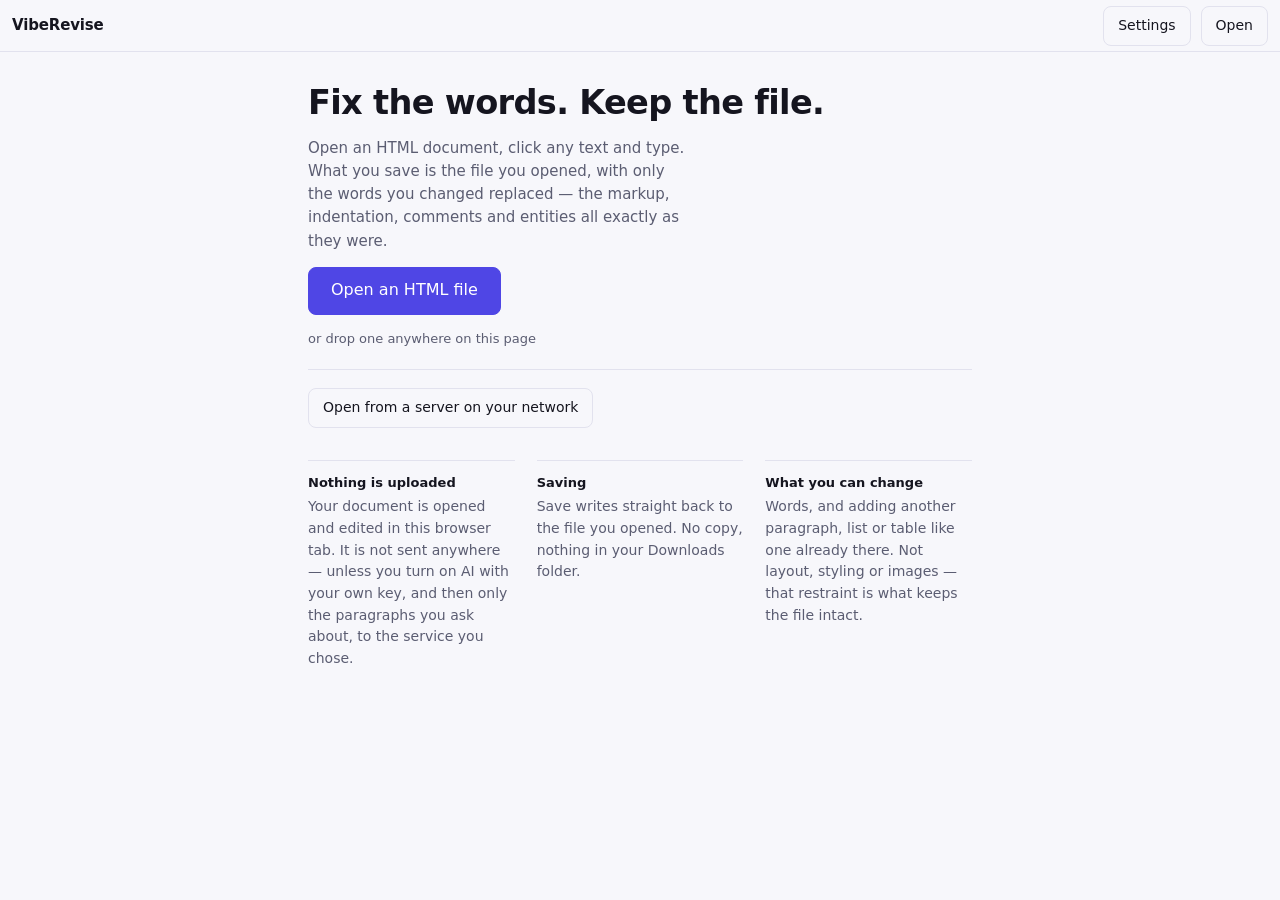
==== app/index.html @ b78ba8e2 "Build from html-edit-extension 0056403" ====
<!doctype html>
<html lang="en-AU">
<head>
<meta charset="utf-8">
<meta name="viewport" content="width=device-width, initial-scale=1, viewport-fit=cover">
<title>VibeRevise</title>
<meta name="description" content="Fix the words in an HTML document without disturbing the markup.">
<link rel="stylesheet" href="app.css">

<!-- Installable: an icon on the home screen and its own window, rather than a
     tab someone has to find again. iOS ignores the manifest's icons, hence the
     apple-touch-icon; it also ignores theme_color, hence the meta. -->
<link rel="manifest" href="manifest.webmanifest">
<meta name="theme-color" content="#f7f7fb" media="(prefers-color-scheme: light)">
<meta name="theme-color" content="#0f1020" media="(prefers-color-scheme: dark)">
<link rel="icon" href="icons/icon192.png">
<link rel="apple-touch-icon" href="icons/icon192.png">
<meta name="apple-mobile-web-app-capable" content="yes">
<meta name="apple-mobile-web-app-title" content="VibeRevise">
</head>
<body>

<header class="chrome">
  <a class="brand" href="/" title="About VibeRevise">VibeRevise</a>
  <div class="file" id="filename" hidden></div>
  <div class="spacer"></div>
  <button id="settings-open" class="btn" title="Your name and AI">Settings</button>
  <button id="open" class="btn">Open</button>
  <button id="save" class="btn primary" hidden disabled>Save</button>
</header>

<main id="stage">
  <section class="welcome" id="welcome">
    <h1>Fix the words. Keep the file.</h1>
    <p class="lede">
      Open an HTML document, click any text and type. What you save is the file
      you opened, with only the words you changed replaced — the markup,
      indentation, comments and entities all exactly as they were.
    </p>

    <button id="open-main" class="btn big primary">Open an HTML file</button>
    <p class="drop-hint" id="drop-hint">or drop one anywhere on this page</p>

    <section class="network">
      <button id="net-toggle" class="btn" aria-expanded="false" aria-controls="net-form">
        Open from a server on your network
      </button>

      <form id="net-form" hidden>
        <label for="net-url">Address of a document on your network</label>
        <input id="net-url" type="url" inputmode="url" autocomplete="url"
               spellcheck="false" autocapitalize="off"
               placeholder="http://192.168.1.10:8080/reports/plan.html">
        <div class="net-row">
          <button type="submit" class="btn primary">Open</button>
          <span class="net-msg" id="net-msg"></span>
        </div>
        <p class="hint">
          A NAS, a documents server, anything on your own network — a
          <code>192.168.</code>, <code>10.</code> or <code>172.16–31.</code>
          address, <code>localhost</code>, a <code>.local</code> name, or a
          private mesh. Public websites are refused: the guarantee this tool
          makes depends on re-reading the same bytes the browser parsed, which
          does not hold for a page built fresh on every request.
        </p>
      </form>

      <div id="recents-wrap" hidden>
        <h2 class="recents-title">Opened before</h2>
        <ul id="recents" class="recents"></ul>
      </div>
    </section>

    <dl class="how">
      <div>
        <dt>Nothing is uploaded</dt>
        <dd>Your document is opened and edited in this browser tab. It is not
            sent anywhere — unless you turn on AI with your own key, and then
            only the paragraphs you ask about, to the service you chose.</dd>
      </div>
      <div>
        <dt id="save-story-title">Saving</dt>
        <dd id="save-story">Checking what this browser allows…</dd>
      </div>
      <div>
        <dt>What you can change</dt>
        <dd>Words, and adding another paragraph, list or table like one already
            there. Not layout, styling or images — that restraint is what keeps
            the file intact.</dd>
      </div>
    </dl>
  </section>

  <iframe id="frame" hidden title="The document you are editing"
          sandbox="allow-same-origin"></iframe>
</main>

<div class="toast" id="toast" hidden></div>

<dialog id="settings" class="settings" aria-labelledby="settings-title">
  <form method="dialog" class="settings-body" id="settings-form">
    <h2 id="settings-title">Settings</h2>

    <label for="set-author">Your name</label>
    <input id="set-author" maxlength="60" autocomplete="name"
           placeholder="So people can see who wrote what">
    <p class="hint">Signs your comments and the list of changes. Not a sign-in —
       anyone can type any name.</p>

    <h3 class="set-section" id="ai-section">AI suggestions <span class="opt">— optional</span></h3>
    <p class="hint">Rewrites, proofreading and replies to comments, using your own
       key. Off until you add one. Only the words of the paragraphs involved are
       sent, only when you ask, straight from this browser to the address below;
       nothing changes until you accept a suggestion.</p>

    <label for="set-ai-provider">Provider</label>
    <select id="set-ai-provider"></select>

    <label for="set-ai-url">Address</label>
    <input id="set-ai-url" type="url" spellcheck="false" autocapitalize="off" placeholder="https://…">

    <label for="set-ai-model">Model</label>
    <input id="set-ai-model" spellcheck="false" autocapitalize="off"
           placeholder="The model name from your provider’s documentation">

    <label for="set-ai-key">API key</label>
    <input id="set-ai-key" type="password" spellcheck="false" autocapitalize="off"
           autocomplete="off" placeholder="Paste your key">
    <p class="hint" id="set-ai-hint"></p>

    <fieldset class="ai-access">
      <legend>What AI may do</legend>
      <label class="choice"><input type="radio" name="ai-access" id="set-ai-read" value="read" checked>
        <span><b>Read</b> — explains, reviews, replies to comments and suggests
        edits. You make every change yourself.</span></label>
      <label class="choice"><input type="radio" name="ai-access" id="set-ai-write" value="write">
        <span><b>Read and write</b> — its suggested edits also get an
        <b>Accept</b> button. Nothing changes until you press it.</span></label>
    </fieldset>

    <p class="hint">Kept in this browser’s storage for this app only — not synced,
       never sent anywhere but the address above. The service must accept
       requests from a web page; Anthropic, OpenAI, OpenRouter and Gemini do, and
       a local server may need to be told to (for Ollama, <code>OLLAMA_ORIGINS</code>).</p>
    <div class="settings-actions">
      <button type="button" class="btn" id="set-ai-test">Test</button>
      <button type="button" class="btn" id="set-ai-forget">Forget key</button>
    </div>

    <p class="hint" id="set-status" role="status"></p>

    <div class="settings-actions">
      <span class="spacer"></span>
      <button type="button" class="btn" id="set-cancel">Cancel</button>
      <button type="submit" class="btn primary" id="set-save">Save</button>
    </div>
  </form>
</dialog>

<!-- The engine and the editor, exactly as the extension loads them. -->
<script src="lib/tokenizer.js"></script>
<script src="lib/splice.js"></script>
<script src="lib/origins.js"></script>
<script src="lib/mapping.js"></script>
<script src="lib/islands.js"></script>
<script src="lib/blocks.js"></script>
<script src="lib/structures.js"></script>
<script src="lib/comments.js"></script>
<script src="lib/prompt.js"></script>
<script src="lib/ai.js"></script>
<script src="lib/rebase.js"></script>
<script src="lib/editor.js"></script>
<script src="app.js"></script>
</body>
</html>
---- app/app.css ----
/*
 * VibeRevise — app chrome.
 *
 * Deliberately quiet. The document being edited supplies its own typography and
 * colour, and anything assertive here would compete with it — the user is
 * looking at their file, not at this. Mobile-first: the layout below is the
 * phone layout, and the desktop one is the same thing with more room.
 */
:root {
  --ink: #16191c;
  --muted: #5f6672;
  --line: #dfe2e6;
  --paper: #f6f7f8;
  --accent: #2f5fd0;
  --accent-ink: #ffffff;
  --warn: #9a3412;
  --warn-bg: #fff3e8;
  --chrome-h: 52px;
}
@media (prefers-color-scheme: dark) {
  :root:not([data-theme="light"]) {
    --ink: #e8eaed;
    --muted: #9aa1ac;
    --line: #2c3238;
    --paper: #15181b;
    --accent: #7ba3f5;
    --accent-ink: #10131a;
    --warn: #f0b088;
    --warn-bg: #2d1e14;
  }
}

* { box-sizing: border-box; }

/*
 * The hidden attribute has to win.
 *
 * [hidden] { display: none } is a UA rule, so any class here that sets display
 * — .welcome is flex, .chrome is flex — silently beats it and the element stays
 * on screen. That is what happened: the welcome panel never went away when a
 * file opened, so it and the document shared the flex row and pushed the page
 * off the side of a phone.
 */
[hidden] { display: none !important; }

html, body {
  height: 100%;
  margin: 0;
}
body {
  background: var(--paper);
  color: var(--ink);
  font: 15px/1.55 system-ui, -apple-system, "Segoe UI", Roboto, sans-serif;
  display: flex;
  flex-direction: column;
  overscroll-behavior: none;
}

/* ---- top bar --------------------------------------------------------- */
.chrome {
  flex: none;
  min-width: 0;
  height: var(--chrome-h);
  display: flex;
  align-items: center;
  gap: 10px;
  padding: 0 12px;
  padding-left: max(12px, env(safe-area-inset-left));
  padding-right: max(12px, env(safe-area-inset-right));
  border-bottom: 1px solid var(--line);
  background: var(--paper);
}
.brand {
  font-weight: 650;
  letter-spacing: -.01em;
  flex: none;
}
.file {
  color: var(--muted);
  font-size: 13px;
  overflow: hidden;
  text-overflow: ellipsis;
  white-space: nowrap;
  min-width: 0;
}
.spacer { flex: 1 1 auto; }

.btn {
  font: inherit;
  font-size: 14px;
  border: 1px solid var(--line);
  background: transparent;
  color: inherit;
  border-radius: 8px;
  /* 44px is the smallest target both Apple and Android call reliable on touch. */
  min-height: 40px;
  padding: 0 14px;
  cursor: pointer;
  flex: none;
}
.btn:hover:not(:disabled) { background: rgba(127, 127, 127, .12); }
.btn:focus-visible { outline: 2px solid var(--accent); outline-offset: 2px; }
.btn.primary {
  background: var(--accent);
  border-color: var(--accent);
  color: var(--accent-ink);
}
.btn.primary:hover:not(:disabled) { filter: brightness(1.08); }
.btn:disabled { opacity: .45; cursor: default; }
.btn.big { min-height: 48px; padding: 0 22px; font-size: 16px; }

/* ---- stage ------------------------------------------------------------ */
#stage {
  flex: 1 1 auto;
  min-height: 0;
  /* A flex item will not shrink below its content by default, and a document
     is as wide as it likes. Without this the stage refuses to be narrower than
     the widest thing in the file and pushes the whole app off the side of the
     screen — taking Save with it. */
  min-width: 0;
  position: relative;
  display: flex;
  overflow: hidden;
}
#frame {
  flex: 1 1 auto;
  min-width: 0;
  width: 100%;
  border: 0;
  background: #fff;   /* the document brings its own; never show ours through */
}

/* ---- welcome ---------------------------------------------------------- */
.welcome {
  flex: 1 1 auto;
  overflow-y: auto;
  padding: 32px 20px 48px;
  padding-left: max(20px, env(safe-area-inset-left));
  padding-right: max(20px, env(safe-area-inset-right));
  display: flex;
  flex-direction: column;
  align-items: flex-start;
  gap: 14px;
  max-width: 44rem;
  margin: 0 auto;
}
.welcome h1 {
  font-size: clamp(1.6rem, 5.5vw, 2.1rem);
  line-height: 1.15;
  letter-spacing: -.02em;
  margin: 0;
  text-wrap: balance;
}
.lede {
  margin: 0;
  color: var(--muted);
  max-width: 40ch;
}
.drop-hint {
  margin: 0;
  color: var(--muted);
  font-size: 13px;
}

.how {
  margin: 18px 0 0;
  display: grid;
  gap: 16px;
  width: 100%;
}
.how > div {
  border-top: 1px solid var(--line);
  padding-top: 12px;
}
.how dt {
  font-weight: 600;
  font-size: 13px;
  margin-bottom: 3px;
}
.how dd {
  margin: 0;
  color: var(--muted);
  font-size: 14px;
  max-width: 52ch;
}
@media (min-width: 700px) {
  .how { grid-template-columns: repeat(3, 1fr); gap: 22px; }
}

/* Phone: the filename and the two controls earn their space; the wordmark does
   not, once you are looking at your own document. */
@media (max-width: 460px) {
  body.editing .brand { display: none; }
  .chrome { gap: 8px; }
  .btn { padding: 0 12px; }
}

/* ---- toast ------------------------------------------------------------ */
.toast {
  position: fixed;
  left: 50%;
  transform: translateX(-50%);
  bottom: max(16px, env(safe-area-inset-bottom));
  z-index: 10;
  max-width: min(92vw, 34rem);
  padding: 10px 15px;
  border-radius: 999px;
  background: rgba(22, 22, 27, .94);
  color: #f2f3f5;
  font-size: 13px;
  box-shadow: 0 3px 18px rgba(0, 0, 0, .3);
}
.toast.warn { background: var(--warn-bg); color: var(--warn); }

@media (prefers-reduced-motion: reduce) {
  * { animation: none !important; transition: none !important; }
}

/* ---- opening from your own network ------------------------------------ */
.network {
  width: 100%;
  margin-top: 6px;
  border-top: 1px solid var(--line);
  padding-top: 18px;
  display: flex;
  flex-direction: column;
  gap: 12px;
  align-items: flex-start;
}

#net-form {
  width: 100%;
  max-width: 34rem;
  display: flex;
  flex-direction: column;
  gap: 8px;
}
#net-form label {
  font-size: 13px;
  font-weight: 600;
}
#net-url {
  font: inherit;
  font-size: 16px;            /* below 16px, iOS zooms the page on focus */
  width: 100%;
  padding: 11px 12px;
  border: 1px solid var(--line);
  border-radius: 8px;
  background: var(--paper);
  color: var(--ink);
  min-height: 44px;
}
#net-url:focus-visible {
  outline: 2px solid var(--accent);
  outline-offset: 1px;
  border-color: var(--accent);
}
.net-row {
  display: flex;
  align-items: center;
  gap: 12px;
  flex-wrap: wrap;
}
.net-msg {
  font-size: 13px;
  color: var(--muted);
  flex: 1 1 14rem;
  min-width: 0;
}
.net-msg.warn { color: var(--warn); }

.hint {
  margin: 0;
  font-size: 13px;
  line-height: 1.5;
  color: var(--muted);
  max-width: 52ch;
}
.hint code {
  font-family: ui-monospace, SFMono-Regular, Menlo, monospace;
  font-size: .92em;
  background: rgba(127, 127, 127, .14);
  padding: .08em .3em;
  border-radius: 3px;
}

.recents-title {
  font-size: 13px;
  font-weight: 600;
  margin: 0 0 6px;
}
.recents {
  list-style: none;
  margin: 0;
  padding: 0;
  width: 100%;
  max-width: 34rem;
  display: flex;
  flex-direction: column;
  gap: 4px;
}
.recents li {
  display: flex;
  align-items: stretch;
  gap: 4px;
}
.recent-open {
  font: inherit;
  flex: 1 1 auto;
  min-width: 0;
  text-align: left;
  background: transparent;
  border: 1px solid var(--line);
  border-radius: 8px;
  padding: 9px 12px;
  cursor: pointer;
  color: inherit;
  display: flex;
  flex-direction: column;
  gap: 1px;
  min-height: 44px;
  justify-content: center;
}
.recent-open:hover { background: rgba(127, 127, 127, .1); }
.recent-name {
  font-size: 14px;
  overflow: hidden;
  text-overflow: ellipsis;
  white-space: nowrap;
}
.recent-host {
  font-size: 12px;
  color: var(--muted);
  overflow: hidden;
  text-overflow: ellipsis;
  white-space: nowrap;
}
.recent-forget {
  font: inherit;
  flex: none;
  width: 44px;
  background: transparent;
  border: 1px solid var(--line);
  border-radius: 8px;
  color: var(--muted);
  cursor: pointer;
  font-size: 17px;
  line-height: 1;
}
.recent-forget:hover { background: rgba(127, 127, 127, .1); color: var(--ink); }

/* ---- settings --------------------------------------------------------- */
.settings {
  border: 1px solid var(--line);
  border-radius: 14px;
  padding: 0;
  width: min(30rem, calc(100vw - 32px));
  background: var(--paper);
  color: var(--ink);
  box-shadow: 0 12px 48px rgba(0, 0, 0, .25);
}
.settings::backdrop { background: rgba(10, 12, 16, .45); }
.settings-body { padding: 20px; display: flex; flex-direction: column; gap: 6px; }
.settings h2 { margin: 0 0 6px; font-size: 18px; letter-spacing: -.01em; }
.settings label { font-weight: 600; font-size: 13px; margin-top: 10px; }
.settings .opt { font-weight: 400; color: var(--muted); }
.settings input, .settings select {
  font: inherit; font-size: 16px;            /* below 16px, iOS zooms on focus */
  width: 100%; box-sizing: border-box; min-height: 44px;
  padding: 9px 11px; border-radius: 8px;
  border: 1px solid var(--line); background: var(--paper); color: var(--ink);
}
.settings input:focus-visible, .settings select:focus-visible {
  outline: 2px solid var(--accent); outline-offset: 1px;
}
.settings .hint { margin: 2px 0 0; font-size: 13px; color: var(--muted); line-height: 1.5; }
.settings #set-status.good { color: #15803d; }
.settings #set-status.bad { color: var(--warn); }
.settings-actions { display: flex; gap: 8px; align-items: center; margin-top: 16px; flex-wrap: wrap; }
.settings-body { max-height: calc(100dvh - 48px); overflow: auto; }
.settings .set-section {
  margin: 18px 0 0; padding-top: 14px; border-top: 1px solid var(--line);
  font-size: 15px;
}
.settings fieldset.ai-access { border: 0; padding: 0; margin: 12px 0 0; }
.settings fieldset.ai-access legend { font-weight: 600; font-size: 13px; padding: 0; }
.settings label.choice { display: flex; gap: 9px; align-items: flex-start; font-weight: 400;
  font-size: 13px; line-height: 1.5; margin-top: 8px; }
.settings label.choice input { width: auto; min-height: 0; margin: 3px 0 0; flex: none; }

/* ---- brand: VibeRevise (added by sites/brand-app.js) ---------------- */
:root { --paper: #f7f7fb; --ink: #15151f; --muted: #5b5d72; --line: #e2e2ee; --accent: #4f46e5; --accent-ink: #ffffff; }
@media (prefers-color-scheme: dark) {
  :root:not([data-theme="light"]) { --paper: #0f1020; --ink: #e9e9f5; --muted: #a3a5bd; --line: #2a2c45; --accent: #a5a1ff; --accent-ink: #10101c; }
}
.brand { font-family: system-ui, -apple-system, "Segoe UI", Roboto, sans-serif; color: inherit; text-decoration: none; }
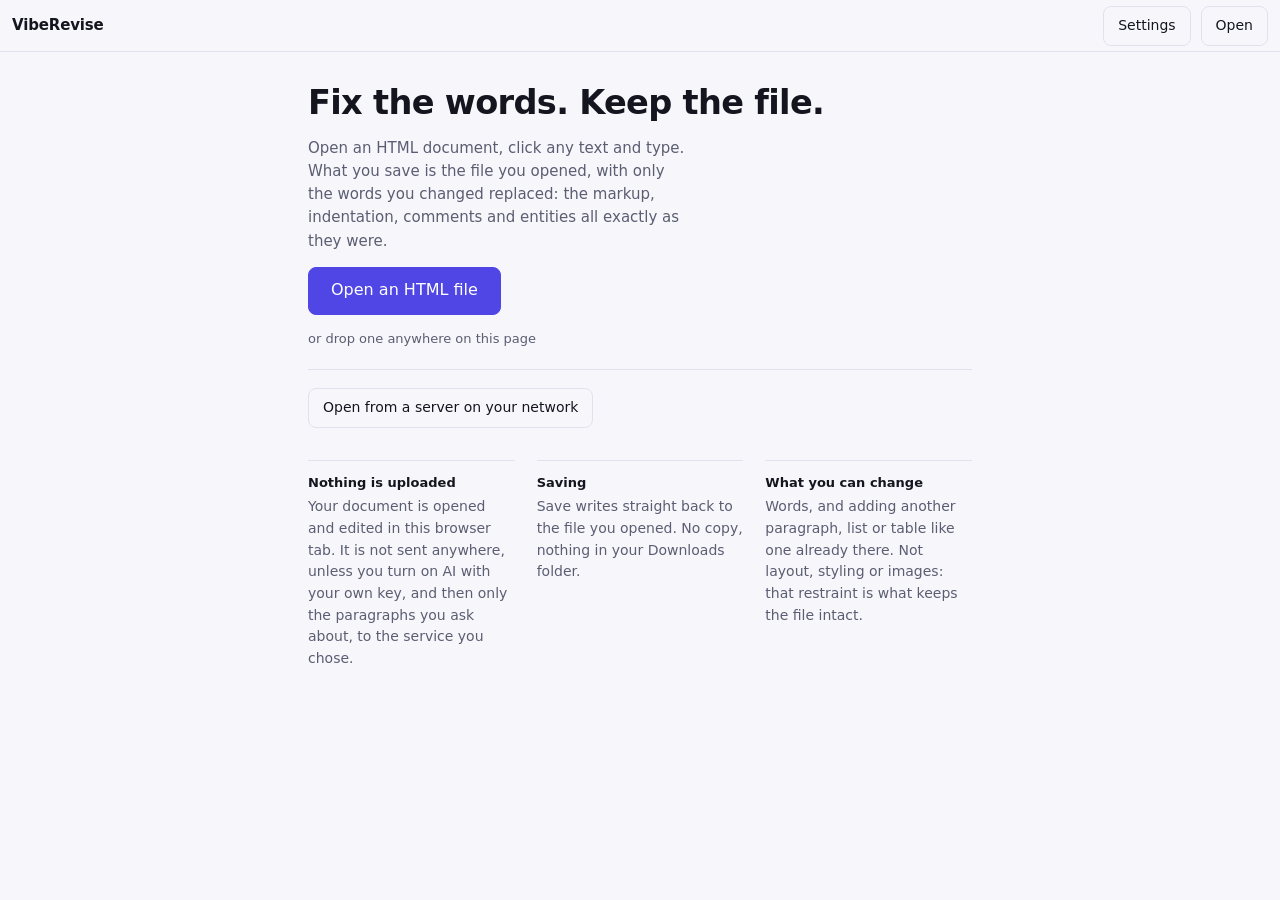
==== commit 0caef206: "Build from html-edit-extension ddba35c, deployed to viberevise.web.app Co-Authored-By: Claude Opus 5" ====
--- a/app/index.html
+++ b/app/index.html
@@ -34,7 +34,7 @@
     <h1>Fix the words. Keep the file.</h1>
     <p class="lede">
       Open an HTML document, click any text and type. What you save is the file
-      you opened, with only the words you changed replaced — the markup,
+      you opened, with only the words you changed replaced: the markup,
       indentation, comments and entities all exactly as they were.
     </p>
 
@@ -56,8 +56,8 @@
           <span class="net-msg" id="net-msg"></span>
         </div>
         <p class="hint">
-          A NAS, a documents server, anything on your own network — a
-          <code>192.168.</code>, <code>10.</code> or <code>172.16–31.</code>
+          A NAS, a documents server, anything on your own network: a
+          <code>192.168.</code>, <code>10.</code> or <code>172.16.</code> to <code>172.31.</code>
           address, <code>localhost</code>, a <code>.local</code> name, or a
           private mesh. Public websites are refused: the guarantee this tool
           makes depends on re-reading the same bytes the browser parsed, which
@@ -75,7 +75,7 @@
       <div>
         <dt>Nothing is uploaded</dt>
         <dd>Your document is opened and edited in this browser tab. It is not
-            sent anywhere — unless you turn on AI with your own key, and then
+            sent anywhere, unless you turn on AI with your own key, and then
             only the paragraphs you ask about, to the service you chose.</dd>
       </div>
       <div>
@@ -85,7 +85,7 @@
       <div>
         <dt>What you can change</dt>
         <dd>Words, and adding another paragraph, list or table like one already
-            there. Not layout, styling or images — that restraint is what keeps
+            there. Not layout, styling or images: that restraint is what keeps
             the file intact.</dd>
       </div>
     </dl>
@@ -104,10 +104,10 @@
     <label for="set-author">Your name</label>
     <input id="set-author" maxlength="60" autocomplete="name"
            placeholder="So people can see who wrote what">
-    <p class="hint">Signs your comments and the list of changes. Not a sign-in —
+    <p class="hint">Signs your comments and the list of changes. Not a sign-in:
        anyone can type any name.</p>
 
-    <h3 class="set-section" id="ai-section">AI suggestions <span class="opt">— optional</span></h3>
+    <h3 class="set-section" id="ai-section">AI suggestions <span class="opt">optional</span></h3>
     <p class="hint">Rewrites, proofreading and replies to comments, using your own
        key. Off until you add one. Only the words of the paragraphs involved are
        sent, only when you ask, straight from this browser to the address below;
@@ -131,14 +131,14 @@
     <fieldset class="ai-access">
       <legend>What AI may do</legend>
       <label class="choice"><input type="radio" name="ai-access" id="set-ai-read" value="read" checked>
-        <span><b>Read</b> — explains, reviews, replies to comments and suggests
+        <span><b>Read</b>: explains, reviews, replies to comments and suggests
         edits. You make every change yourself.</span></label>
       <label class="choice"><input type="radio" name="ai-access" id="set-ai-write" value="write">
-        <span><b>Read and write</b> — its suggested edits also get an
+        <span><b>Read and write</b>: its suggested edits also get an
         <b>Accept</b> button. Nothing changes until you press it.</span></label>
     </fieldset>
 
-    <p class="hint">Kept in this browser’s storage for this app only — not synced,
+    <p class="hint">Kept in this browser’s storage for this app only, not synced,
        never sent anywhere but the address above. The service must accept
        requests from a web page; Anthropic, OpenAI, OpenRouter and Gemini do, and
        a local server may need to be told to (for Ollama, <code>OLLAMA_ORIGINS</code>).</p>
--- a/app/app.css
+++ b/app/app.css
@@ -1,8 +1,8 @@
 /*
- * VibeRevise — app chrome.
+ * VibeRevise: app chrome.
  *
  * Deliberately quiet. The document being edited supplies its own typography and
- * colour, and anything assertive here would compete with it — the user is
+ * colour, and anything assertive here would compete with it: the user is
  * looking at their file, not at this. Mobile-first: the layout below is the
  * phone layout, and the desktop one is the same thing with more room.
  */
@@ -36,7 +36,7 @@
  * The hidden attribute has to win.
  *
  * [hidden] { display: none } is a UA rule, so any class here that sets display
- * — .welcome is flex, .chrome is flex — silently beats it and the element stays
+ * .welcome is flex, .chrome is flex, silently beats it and the element stays
  * on screen. That is what happened: the welcome panel never went away when a
  * file opened, so it and the document shared the flex row and pushed the page
  * off the side of a phone.
@@ -116,7 +116,7 @@
   /* A flex item will not shrink below its content by default, and a document
      is as wide as it likes. Without this the stage refuses to be narrower than
      the widest thing in the file and pushes the whole app off the side of the
-     screen — taking Save with it. */
+     screen: taking Save with it. */
   min-width: 0;
   position: relative;
   display: flex;
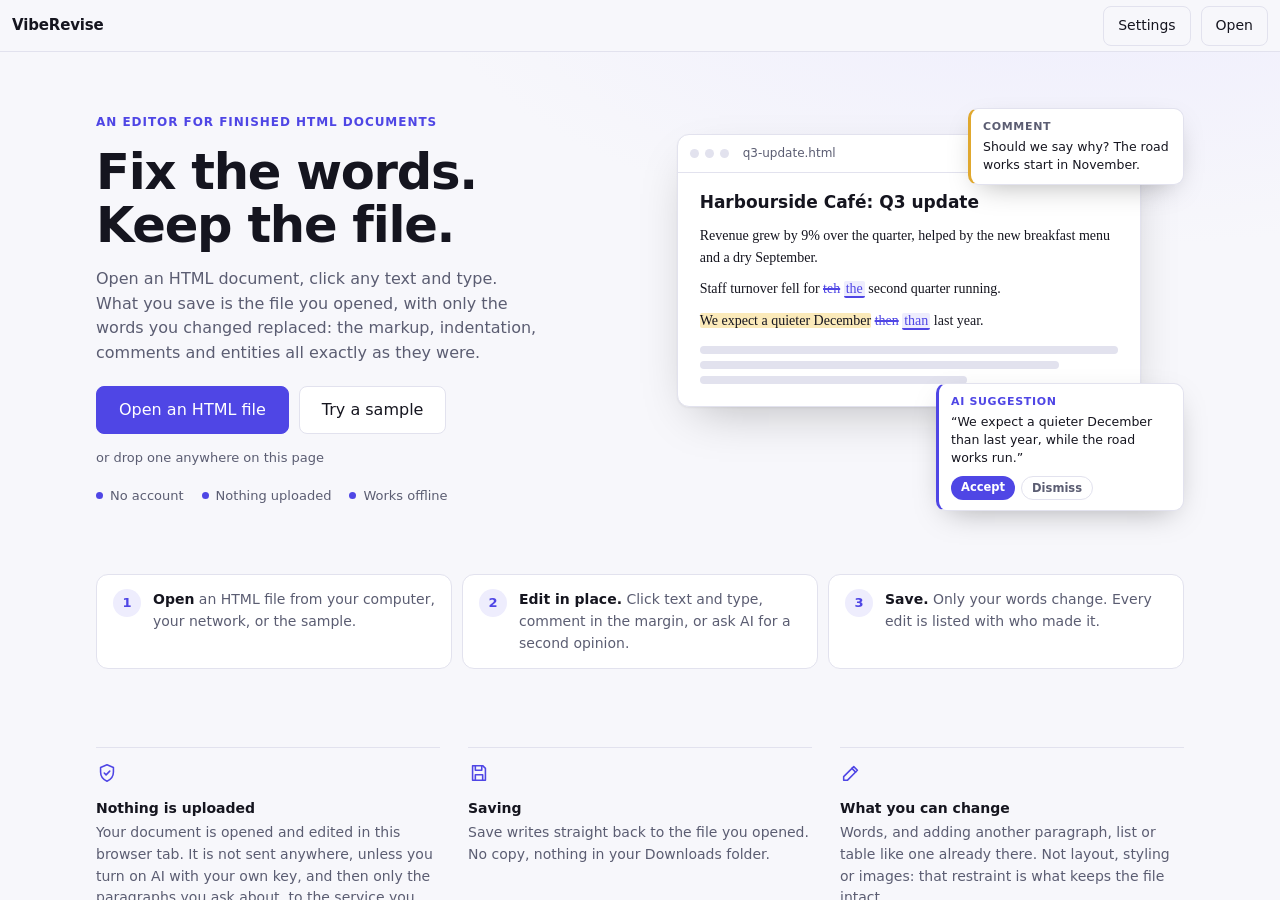
==== commit e8bc7e74: "Build from html-edit-extension 97e187e (with uncommitted changes)" ====
--- a/app/index.html
+++ b/app/index.html
@@ -3,8 +3,9 @@
 <head>
 <meta charset="utf-8">
 <meta name="viewport" content="width=device-width, initial-scale=1, viewport-fit=cover">
-<title>VibeRevise</title>
-<meta name="description" content="Fix the words in an HTML document without disturbing the markup.">
+<title>VibeRevise web app: edit HTML documents in your browser</title>
+<meta name="description" content="Edit the text of an HTML document and save it with the markup untouched.">
+<link rel="canonical" href="https://viberevise.com/app/">
 <link rel="stylesheet" href="app.css">
 
 <!-- Installable: an icon on the home screen and its own window, rather than a
@@ -31,15 +32,123 @@
 
 <main id="stage">
   <section class="welcome" id="welcome">
-    <h1>Fix the words. Keep the file.</h1>
-    <p class="lede">
-      Open an HTML document, click any text and type. What you save is the file
-      you opened, with only the words you changed replaced: the markup,
-      indentation, comments and entities all exactly as they were.
-    </p>
-
-    <button id="open-main" class="btn big primary">Open an HTML file</button>
-    <p class="drop-hint" id="drop-hint">or drop one anywhere on this page</p>
+    <div class="hero">
+      <div class="hero-copy">
+        <p class="eyebrow">An editor for finished HTML documents</p>
+        <h1>Fix the words. Keep the file.</h1>
+        <p class="lede">
+          Open an HTML document, click any text and type. What you save is the file
+          you opened, with only the words you changed replaced: the markup,
+          indentation, comments and entities all exactly as they were.
+        </p>
+
+        <div class="hero-actions">
+          <button id="open-main" class="btn big primary">Open an HTML file</button>
+          <button id="try-sample" class="btn big" title="A short report with a few mistakes left in it">Try a sample</button>
+        </div>
+        <p class="drop-hint" id="drop-hint">or drop one anywhere on this page</p>
+
+        <ul class="assure">
+          <li>No account</li>
+          <li>Nothing uploaded</li>
+          <li>Works offline</li>
+        </ul>
+      </div>
+
+      <!-- A picture of what editing looks like, drawn in markup so it takes the
+           brand's colours and the reader's light or dark scheme. -->
+      <figure class="preview" aria-hidden="true">
+        <div class="page">
+          <div class="page-bar"><span></span><span></span><span></span><b>q3-update.html</b></div>
+          <div class="page-body">
+            <p class="p-title">Harbourside Café: Q3 update</p>
+            <p class="p-line">Revenue grew by 9% over the quarter, helped by the
+              new breakfast menu and a dry September.</p>
+            <p class="p-line">Staff turnover fell for <del>teh</del> <ins>the</ins>
+              second quarter running.</p>
+            <p class="p-line"><mark>We expect a quieter December</mark> <del>then</del>
+              <ins>than</ins> last year.</p>
+            <div class="p-rows"><i></i><i></i><i></i></div>
+          </div>
+        </div>
+        <div class="note note-comment">
+          <b>Comment</b>
+          Should we say why? The road works start in November.
+        </div>
+        <div class="note note-ai">
+          <b>AI suggestion</b>
+          “We expect a quieter December than last year, while the road works run.”
+          <span class="note-actions"><span class="chip">Accept</span><span class="chip ghost">Dismiss</span></span>
+        </div>
+      </figure>
+    </div>
+
+    <ol class="steps" aria-label="How it works">
+      <li>
+        <span class="step-n">1</span>
+        <div><b>Open</b> an HTML file from your computer, your network, or the sample.</div>
+      </li>
+      <li>
+        <span class="step-n">2</span>
+        <div><b>Edit in place.</b> Click text and type, comment in the margin, or ask AI for a second opinion.</div>
+      </li>
+      <li>
+        <span class="step-n">3</span>
+        <div><b>Save.</b> Only your words change. Every edit is listed with who made it.</div>
+      </li>
+    </ol>
+
+    <dl class="how">
+      <div>
+        <svg viewBox="0 0 24 24" aria-hidden="true"><path d="M12 3l7 3v5c0 4.4-3 8.3-7 10-4-1.7-7-5.6-7-10V6l7-3z"/><path d="M9 12l2 2 4-4"/></svg>
+        <dt>Nothing is uploaded</dt>
+        <dd>Your document is opened and edited in this browser tab. It is not
+            sent anywhere, unless you turn on AI with your own key, and then
+            only the paragraphs you ask about, to the service you chose.</dd>
+      </div>
+      <div>
+        <svg viewBox="0 0 24 24" aria-hidden="true"><path d="M5 4h11l3 3v13H5z"/><path d="M8 4v5h7V4"/><path d="M8 20v-6h8v6"/></svg>
+        <dt id="save-story-title">Saving</dt>
+        <dd id="save-story">Checking what this browser allows…</dd>
+      </div>
+      <div>
+        <svg viewBox="0 0 24 24" aria-hidden="true"><path d="M4 20h4L19 9l-4-4L4 16z"/><path d="M13 7l4 4"/></svg>
+        <dt>What you can change</dt>
+        <dd>Words, and adding another paragraph, list or table like one already
+            there. Not layout, styling or images: that restraint is what keeps
+            the file intact.</dd>
+      </div>
+      <div>
+        <svg viewBox="0 0 24 24" aria-hidden="true"><path d="M4 5h16v11H9l-5 4z"/><path d="M8 9h8M8 12h5"/></svg>
+        <dt>Review that travels</dt>
+        <dd>Comments, replies and the list of changes are saved inside the
+            HTML itself, so whoever opens the file next can read them.</dd>
+      </div>
+      <div>
+        <svg viewBox="0 0 24 24" aria-hidden="true"><path d="M12 3l1.8 4.6L18.5 9l-4.7 1.4L12 15l-1.8-4.6L5.5 9l4.7-1.4z"/><path d="M18 15l.8 2 2 .8-2 .7-.8 2-.7-2-2-.7 2-.8z"/></svg>
+        <dt>AI, if you want it</dt>
+        <dd>Add your own key in <button type="button" class="linkish" id="ai-settings-link">Settings</button>
+            to have AI explain, proofread or suggest wording. It suggests;
+            you decide.</dd>
+      </div>
+      <div>
+        <svg viewBox="0 0 24 24" aria-hidden="true"><path d="M4 12a8 8 0 1 0 2.3-5.7"/><path d="M4 4v4h4"/></svg>
+        <dt>Undo anything</dt>
+        <dd>Each change can be undone on its own, and if another tool rewrites
+            the file while you work, you see what changed before you save.</dd>
+      </div>
+    </dl>
+
+    <section class="keys" aria-labelledby="keys-title">
+      <h2 id="keys-title">Shortcuts</h2>
+      <ul>
+        <li><span class="combo"><kbd class="mod">Ctrl</kbd><kbd>S</kbd></span> <span>Save</span></li>
+        <li><span class="combo"><kbd class="mod">Ctrl</kbd><kbd>Shift</kbd><kbd>S</kbd></span> <span>Save as</span></li>
+        <li><span class="combo"><kbd class="mod">Ctrl</kbd><kbd>B</kbd> <kbd class="mod">Ctrl</kbd><kbd>I</kbd></span> <span>Bold, italic</span></li>
+        <li><span class="combo"><kbd class="mod">Ctrl</kbd><kbd>Z</kbd> <kbd class="mod">Ctrl</kbd><kbd>Y</kbd></span> <span>Undo, redo</span></li>
+        <li><span class="combo"><kbd class="mod">Ctrl</kbd><kbd>Enter</kbd></span> <span>Another paragraph, item or row</span></li>
+      </ul>
+    </section>
 
     <section class="network">
       <button id="net-toggle" class="btn" aria-expanded="false" aria-controls="net-form">
@@ -70,25 +179,6 @@
         <ul id="recents" class="recents"></ul>
       </div>
     </section>
-
-    <dl class="how">
-      <div>
-        <dt>Nothing is uploaded</dt>
-        <dd>Your document is opened and edited in this browser tab. It is not
-            sent anywhere, unless you turn on AI with your own key, and then
-            only the paragraphs you ask about, to the service you chose.</dd>
-      </div>
-      <div>
-        <dt id="save-story-title">Saving</dt>
-        <dd id="save-story">Checking what this browser allows…</dd>
-      </div>
-      <div>
-        <dt>What you can change</dt>
-        <dd>Words, and adding another paragraph, list or table like one already
-            there. Not layout, styling or images: that restraint is what keeps
-            the file intact.</dd>
-      </div>
-    </dl>
   </section>
 
   <iframe id="frame" hidden title="The document you are editing"
@@ -158,6 +248,7 @@
 </dialog>
 
 <!-- The engine and the editor, exactly as the extension loads them. -->
+<script src="lib/errors.js" data-surface="app" data-part="app" data-version="0.17.0"></script>
 <script src="lib/tokenizer.js"></script>
 <script src="lib/splice.js"></script>
 <script src="lib/origins.js"></script>
--- a/app/app.css
+++ b/app/app.css
@@ -13,6 +13,9 @@
   --paper: #f6f7f8;
   --accent: #2f5fd0;
   --accent-ink: #ffffff;
+  --panel: #ffffff;
+  --tint: #e8eefb;
+  --font-display: system-ui, -apple-system, "Segoe UI", Roboto, sans-serif;
   --warn: #9a3412;
   --warn-bg: #fff3e8;
   --chrome-h: 52px;
@@ -25,6 +28,8 @@
     --paper: #15181b;
     --accent: #7ba3f5;
     --accent-ink: #10131a;
+    --panel: #1c2024;
+    --tint: #1d2840;
     --warn: #f0b088;
     --warn-bg: #2d1e14;
   }
@@ -130,51 +135,268 @@
   background: #fff;   /* the document brings its own; never show ours through */
 }
 
-/* ---- welcome ---------------------------------------------------------- */
+/* ---- welcome ----------------------------------------------------------
+ *
+ * The one screen that is ours rather than the document's, so it can say a
+ * little more: what the tool does, a picture of it doing it, and a sample to
+ * try it on. It all goes away the moment a file opens.
+ */
 .welcome {
   flex: 1 1 auto;
   overflow-y: auto;
-  padding: 32px 20px 48px;
+  padding: 28px 20px 56px;
   padding-left: max(20px, env(safe-area-inset-left));
   padding-right: max(20px, env(safe-area-inset-right));
+  display: flex;
+  flex-direction: column;
+  align-items: stretch;
+  gap: 36px;
+  /* A tinted wash behind the hero, for some depth without an image. */
+  background:
+    radial-gradient(60rem 26rem at 85% -6rem, var(--tint), transparent 70%),
+    var(--paper);
+}
+.welcome > * {
+  width: 100%;
+  max-width: 68rem;
+  margin-left: auto;
+  margin-right: auto;
+}
+
+.hero {
+  display: grid;
+  gap: 32px;
+  align-items: center;
+}
+.hero-copy {
   display: flex;
   flex-direction: column;
   align-items: flex-start;
   gap: 14px;
-  max-width: 44rem;
-  margin: 0 auto;
+  min-width: 0;
+}
+.eyebrow {
+  margin: 0;
+  font-size: 12px;
+  font-weight: 650;
+  letter-spacing: .08em;
+  text-transform: uppercase;
+  color: var(--accent);
 }
 .welcome h1 {
-  font-size: clamp(1.6rem, 5.5vw, 2.1rem);
-  line-height: 1.15;
-  letter-spacing: -.02em;
+  font-family: var(--font-display);
+  font-size: clamp(2rem, 6vw, 3.1rem);
+  line-height: 1.08;
+  letter-spacing: -.025em;
   margin: 0;
   text-wrap: balance;
 }
 .lede {
   margin: 0;
   color: var(--muted);
-  max-width: 40ch;
-}
+  font-size: 16px;
+  max-width: 44ch;
+}
+.hero-actions {
+  display: flex;
+  flex-wrap: wrap;
+  gap: 10px;
+  margin-top: 6px;
+}
+.hero-actions .btn:not(.primary) { background: var(--panel); }
 .drop-hint {
   margin: 0;
   color: var(--muted);
   font-size: 13px;
 }
+.assure {
+  list-style: none;
+  margin: 4px 0 0;
+  padding: 0;
+  display: flex;
+  flex-wrap: wrap;
+  gap: 6px 18px;
+  font-size: 13px;
+  color: var(--muted);
+}
+.assure li::before {
+  content: "";
+  display: inline-block;
+  width: 7px;
+  height: 7px;
+  margin-right: 7px;
+  border-radius: 50%;
+  background: var(--accent);
+  vertical-align: 1px;
+}
+
+/* The picture: a page of a document mid-edit, with notes in its margin. */
+.preview {
+  position: relative;
+  margin: 0;
+  padding: 26px 0 104px;
+  min-width: 0;
+}
+.page {
+  background: var(--panel);
+  border: 1px solid var(--line);
+  border-radius: 12px;
+  box-shadow: 0 1px 2px rgba(0, 0, 0, .05), 0 18px 48px -18px rgba(0, 0, 0, .28);
+  overflow: hidden;
+  width: min(100%, 29rem);
+}
+.page-bar {
+  display: flex;
+  align-items: center;
+  gap: 6px;
+  padding: 9px 12px;
+  border-bottom: 1px solid var(--line);
+  font-size: 12px;
+  color: var(--muted);
+}
+.page-bar span {
+  width: 9px;
+  height: 9px;
+  border-radius: 50%;
+  background: var(--line);
+}
+.page-bar b { font-weight: 500; margin-left: 8px; }
+.page-body {
+  padding: 18px 22px 22px;
+  font: 14px/1.6 Georgia, Charter, Cambria, serif;
+}
+.page-body p { margin: 0 0 9px; }
+.page-body .p-title {
+  font: 700 17px/1.3 system-ui, -apple-system, "Segoe UI", sans-serif;
+  margin-bottom: 12px;
+}
+.page-body del {
+  color: var(--accent);
+  text-decoration-thickness: 2px;
+}
+.page-body ins {
+  text-decoration: none;
+  color: var(--accent);
+  background: var(--tint);
+  border-bottom: 2px solid var(--accent);
+  padding: 0 2px;
+  border-radius: 2px;
+}
+.page-body mark {
+  background: rgba(245, 200, 75, .38);
+  color: inherit;
+  border-radius: 2px;
+}
+.p-rows { display: grid; gap: 7px; margin-top: 14px; }
+.p-rows i {
+  display: block;
+  height: 8px;
+  border-radius: 4px;
+  background: var(--line);
+}
+.p-rows i:nth-child(2) { width: 86%; }
+.p-rows i:nth-child(3) { width: 64%; }
+
+.note {
+  position: absolute;
+  width: min(15.5rem, 62%);
+  padding: 10px 12px;
+  border-radius: 10px;
+  background: var(--panel);
+  border: 1px solid var(--line);
+  box-shadow: 0 10px 30px -12px rgba(0, 0, 0, .35);
+  font-size: 12.5px;
+  line-height: 1.45;
+  color: var(--ink);
+}
+.note b {
+  display: block;
+  font-size: 11px;
+  letter-spacing: .06em;
+  text-transform: uppercase;
+  color: var(--muted);
+  margin-bottom: 3px;
+}
+.note-comment {
+  right: 0;
+  top: 0;
+  width: min(13.5rem, 52%);
+  border-left: 3px solid #e0a82e;
+}
+.note-ai {
+  right: 0;
+  bottom: 0;
+  border-left: 3px solid var(--accent);
+}
+.note-ai b { color: var(--accent); }
+.note-actions { display: flex; gap: 6px; margin-top: 8px; }
+.chip {
+  font-size: 11.5px;
+  font-weight: 600;
+  padding: 3px 10px;
+  border-radius: 999px;
+  background: var(--accent);
+  color: var(--accent-ink);
+}
+.chip.ghost {
+  background: transparent;
+  color: var(--muted);
+  border: 1px solid var(--line);
+}
+
+/* How it works, in three. */
+.steps {
+  list-style: none;
+  padding: 0;
+  display: grid;
+  gap: 10px;
+}
+.steps li {
+  display: flex;
+  gap: 12px;
+  align-items: flex-start;
+  padding: 14px 16px;
+  border: 1px solid var(--line);
+  border-radius: 12px;
+  background: var(--panel);
+  font-size: 14px;
+  color: var(--muted);
+}
+.steps b { color: var(--ink); }
+.step-n {
+  flex: none;
+  display: grid;
+  place-items: center;
+  width: 28px;
+  height: 28px;
+  border-radius: 50%;
+  background: var(--tint);
+  color: var(--accent);
+  font-weight: 700;
+  font-size: 13px;
+}
 
 .how {
-  margin: 18px 0 0;
   display: grid;
-  gap: 16px;
-  width: 100%;
+  gap: 26px 28px;
 }
 .how > div {
   border-top: 1px solid var(--line);
-  padding-top: 12px;
+  padding-top: 14px;
+}
+.how svg {
+  width: 22px;
+  height: 22px;
+  margin-bottom: 6px;
+  fill: none;
+  stroke: var(--accent);
+  stroke-width: 1.7;
+  stroke-linecap: round;
+  stroke-linejoin: round;
 }
 .how dt {
-  font-weight: 600;
-  font-size: 13px;
+  font-weight: 650;
+  font-size: 14px;
   margin-bottom: 3px;
 }
 .how dd {
@@ -183,8 +405,65 @@
   font-size: 14px;
   max-width: 52ch;
 }
+.linkish {
+  font: inherit;
+  color: var(--accent);
+  background: none;
+  border: 0;
+  padding: 0;
+  cursor: pointer;
+  text-decoration: underline;
+  text-underline-offset: 2px;
+}
+
+.keys {
+  border: 1px solid var(--line);
+  border-radius: 12px;
+  background: var(--panel);
+  padding: 16px 18px;
+}
+.keys h2 {
+  margin: 0 0 10px;
+  font-size: 13px;
+  font-weight: 650;
+}
+.keys ul {
+  list-style: none;
+  margin: 0;
+  padding: 0;
+  display: grid;
+  gap: 8px 24px;
+  font-size: 13.5px;
+  color: var(--muted);
+}
+.keys li { display: flex; align-items: center; gap: 10px; }
+.keys .combo { flex: none; display: inline-flex; gap: 3px; }
+kbd {
+  font: 600 11.5px/1 ui-monospace, SFMono-Regular, Menlo, monospace;
+  color: var(--ink);
+  padding: 4px 6px;
+  min-width: 22px;
+  text-align: center;
+  border: 1px solid var(--line);
+  border-bottom-width: 2px;
+  border-radius: 5px;
+  background: var(--paper);
+}
+
 @media (min-width: 700px) {
-  .how { grid-template-columns: repeat(3, 1fr); gap: 22px; }
+  .steps { grid-template-columns: repeat(3, 1fr); }
+  .how { grid-template-columns: repeat(2, 1fr); }
+  .keys ul { grid-template-columns: repeat(2, 1fr); }
+}
+@media (min-width: 960px) {
+  .welcome { padding-top: 56px; gap: 48px; }
+  .hero { grid-template-columns: minmax(0, 1.05fr) minmax(0, 1fr); gap: 48px; }
+  .how { grid-template-columns: repeat(3, 1fr); }
+  .keys ul { grid-template-columns: repeat(3, 1fr); }
+}
+@media (max-width: 520px) {
+  .preview { padding: 0; }
+  .note { position: static; width: auto; margin-top: 10px; }
 }
 
 /* Phone: the filename and the two controls earn their space; the wordmark does
@@ -218,10 +497,8 @@
 
 /* ---- opening from your own network ------------------------------------ */
 .network {
-  width: 100%;
-  margin-top: 6px;
   border-top: 1px solid var(--line);
-  padding-top: 18px;
+  padding-top: 22px;
   display: flex;
   flex-direction: column;
   gap: 12px;
@@ -389,8 +666,8 @@
 .settings label.choice input { width: auto; min-height: 0; margin: 3px 0 0; flex: none; }
 
 /* ---- brand: VibeRevise (added by sites/brand-app.js) ---------------- */
-:root { --paper: #f7f7fb; --ink: #15151f; --muted: #5b5d72; --line: #e2e2ee; --accent: #4f46e5; --accent-ink: #ffffff; }
+:root { --paper: #f7f7fb; --panel: #ffffff; --tint: #eeedfd; --ink: #15151f; --muted: #5b5d72; --line: #e2e2ee; --accent: #4f46e5; --accent-ink: #ffffff; --font-display: system-ui, -apple-system, "Segoe UI", Roboto, sans-serif; }
 @media (prefers-color-scheme: dark) {
-  :root:not([data-theme="light"]) { --paper: #0f1020; --ink: #e9e9f5; --muted: #a3a5bd; --line: #2a2c45; --accent: #a5a1ff; --accent-ink: #10101c; }
+  :root:not([data-theme="light"]) { --paper: #0f1020; --panel: #181a2e; --tint: #22224a; --ink: #e9e9f5; --muted: #a3a5bd; --line: #2a2c45; --accent: #a5a1ff; --accent-ink: #10101c; }
 }
 .brand { font-family: system-ui, -apple-system, "Segoe UI", Roboto, sans-serif; color: inherit; text-decoration: none; }
